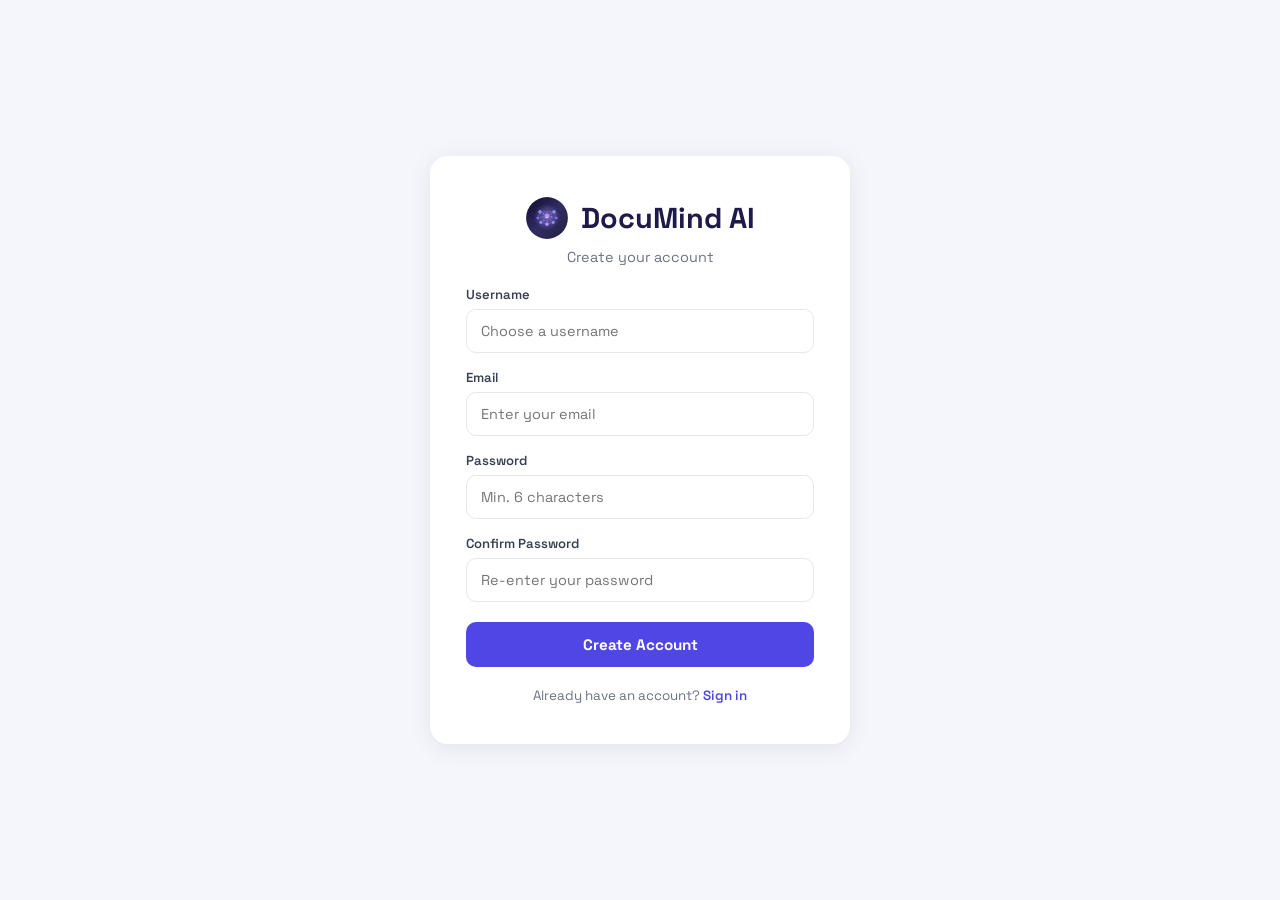
==== static/register.html @ a12bf6c7 "Add frontend UI, user auth, per-user document storage, and RAG improvements - User registration and " ====
<!DOCTYPE html>
<html lang="en">
<head>
  <meta charset="UTF-8"/>
  <meta name="viewport" content="width=device-width, initial-scale=1.0"/>
  <title>Register — DocuMind AI</title>
  <link href="https://fonts.googleapis.com/css2?family=Space+Grotesk:wght@400;500;600;700;800&display=swap" rel="stylesheet"/>
  <link rel="stylesheet" href="/static/style.css"/>
</head>
<body>
  <div class="auth-page">
    <div class="auth-card">
      <div class="auth-logo-row">
        <img src="/static/logo.svg" alt="DocuMind AI" class="auth-logo-img"/>
        <h1 class="auth-logo">DocuMind AI</h1>
      </div>
      <p class="auth-subtitle">Create your account</p>

      <div id="authError" class="auth-error hidden"></div>

      <form id="registerForm" class="auth-form">
        <div class="form-group">
          <label for="username">Username</label>
          <input type="text" id="username" placeholder="Choose a username" autocomplete="username" required/>
        </div>
        <div class="form-group">
          <label for="email">Email</label>
          <input type="email" id="email" placeholder="Enter your email" autocomplete="email" required/>
        </div>
        <div class="form-group">
          <label for="password">Password</label>
          <input type="password" id="password" placeholder="Min. 6 characters" autocomplete="new-password" required/>
        </div>
        <div class="form-group">
          <label for="confirmPassword">Confirm Password</label>
          <input type="password" id="confirmPassword" placeholder="Re-enter your password" autocomplete="new-password" required/>
        </div>
        <button type="submit" class="auth-btn" id="submitBtn">Create Account</button>
      </form>

      <p class="auth-switch">
        Already have an account? <a href="/login">Sign in</a>
      </p>
    </div>
  </div>

  <script>
    if (localStorage.getItem('token')) window.location.href = '/';

    document.getElementById('registerForm').addEventListener('submit', async (e) => {
      e.preventDefault();
      const btn = document.getElementById('submitBtn');
      const errorDiv = document.getElementById('authError');
      const password = document.getElementById('password').value;
      const confirmPassword = document.getElementById('confirmPassword').value;

      if (password !== confirmPassword) {
        errorDiv.textContent = 'Passwords do not match.';
        errorDiv.classList.remove('hidden');
        return;
      }

      btn.disabled = true;
      btn.textContent = 'Creating account...';
      errorDiv.classList.add('hidden');

      try {
        const res = await fetch('/api/v1/auth/register', {
          method: 'POST',
          headers: { 'Content-Type': 'application/json' },
          body: JSON.stringify({
            username: document.getElementById('username').value.trim(),
            email: document.getElementById('email').value.trim(),
            password: password,
          }),
        });
        const data = await res.json();
        if (!res.ok) {
          errorDiv.textContent = data.detail || 'Registration failed.';
          errorDiv.classList.remove('hidden');
        } else {
          localStorage.setItem('token', data.access_token);
          localStorage.setItem('username', data.username);
          window.location.href = '/';
        }
      } catch {
        errorDiv.textContent = 'Could not reach the server.';
        errorDiv.classList.remove('hidden');
      } finally {
        btn.disabled = false;
        btn.textContent = 'Create Account';
      }
    });
  </script>
</body>
</html>
---- static/style.css ----
* {
  margin: 0;
  padding: 0;
  box-sizing: border-box;
}

body {
  font-family: 'Space Grotesk', -apple-system, BlinkMacSystemFont, sans-serif;
  background: #f4f6fb;
  height: 100vh;
  overflow: hidden;
}

/* ── App Layout ── */
.app-layout {
  display: flex;
  height: 100vh;
}

/* ── Sidebar ── */
.sidebar {
  width: 280px;
  background: #f8f9ff;
  border-right: 1px solid #e5e7eb;
  display: flex;
  flex-direction: column;
  padding: 20px 14px;
  flex-shrink: 0;
  overflow: hidden;
}

.sidebar-logo {
  display: flex;
  align-items: center;
  gap: 10px;
  padding-bottom: 20px;
  border-bottom: 1px solid #e5e7eb;
  margin-bottom: 20px;
}

.logo-img {
  width: 36px;
  height: 36px;
}

.logo {
  font-size: 1.2rem;
  font-weight: 800;
  color: #1e1b4b;
  letter-spacing: -0.01em;
}

.sidebar-section {
  margin-bottom: 20px;
}

.sidebar-docs {
  flex: 1;
  overflow-y: auto;
  min-height: 0;
}

.panel-title {
  font-size: 0.68rem;
  font-weight: 700;
  text-transform: uppercase;
  letter-spacing: 0.1em;
  color: #9ca3af;
  margin-bottom: 10px;
}

/* Drop Zone */
.drop-zone {
  border: 2px dashed #d1d5db;
  border-radius: 12px;
  padding: 18px 12px;
  text-align: center;
  cursor: pointer;
  transition: border-color 0.2s, background 0.2s;
  display: flex;
  flex-direction: column;
  align-items: center;
  gap: 6px;
}

.drop-zone.dragover {
  border-color: #4f46e5;
  background: #eef2ff;
}

.drop-icon {
  font-size: 1.8rem;
}

.drop-text {
  font-size: 0.78rem;
  color: #374151;
  font-weight: 500;
}

.drop-or {
  font-size: 0.72rem;
  color: #9ca3af;
}

.upload-btn {
  display: inline-block;
  background: #4f46e5;
  color: #fff;
  padding: 8px 20px;
  border-radius: 8px;
  cursor: pointer;
  font-weight: 700;
  font-size: 0.8rem;
  transition: background 0.2s, transform 0.1s;
  margin-top: 4px;
  box-shadow: 0 2px 8px rgba(79, 70, 229, 0.25);
}

.upload-btn:hover {
  background: #4338ca;
  transform: translateY(-1px);
}

.upload-btn:active {
  transform: translateY(0);
}

/* Upload status */
.upload-status {
  margin-top: 8px;
  font-size: 0.76rem;
  padding: 8px 12px;
  border-radius: 8px;
  text-align: center;
  font-weight: 500;
}

.upload-status.loading {
  background: #f3f4f6;
  color: #6b7280;
}

.upload-status.success {
  background: #d1fae5;
  color: #065f46;
}

.upload-status.error {
  background: #fee2e2;
  color: #991b1b;
}

.hidden {
  display: none !important;
}

/* Document list */
.document-list {
  list-style: none;
  display: flex;
  flex-direction: column;
  gap: 6px;
}

.document-item {
  background: #fff;
  border: 1.5px solid #e5e7eb;
  border-radius: 10px;
  padding: 9px 11px;
  display: flex;
  align-items: center;
  justify-content: space-between;
  gap: 8px;
  cursor: pointer;
  transition: border-color 0.2s, background 0.2s;
}

.document-item:hover {
  background: #eef2ff;
  border-color: #a5b4fc;
}

.document-item.active {
  border-color: #4f46e5;
  background: #eef2ff;
}

.doc-info {
  flex: 1;
  min-width: 0;
}

.doc-name {
  font-size: 0.8rem;
  font-weight: 600;
  color: #111827;
  white-space: nowrap;
  overflow: hidden;
  text-overflow: ellipsis;
}

.doc-chunks {
  font-size: 0.68rem;
  color: #9ca3af;
  margin-top: 2px;
}

.delete-btn {
  background: none;
  border: none;
  color: #d1d5db;
  cursor: pointer;
  font-size: 0.85rem;
  padding: 2px 5px;
  border-radius: 4px;
  transition: color 0.2s;
  flex-shrink: 0;
}

.delete-btn:hover {
  color: #ef4444;
}

.empty-state {
  font-size: 0.78rem;
  color: #9ca3af;
  text-align: center;
  padding: 16px 0;
}

/* ── Profile Section ── */
.profile-section {
  position: relative;
  display: flex;
  align-items: center;
  gap: 10px;
  padding: 12px 10px;
  background: #fff;
  border: 1.5px solid #e5e7eb;
  border-radius: 12px;
  margin-top: auto;
  flex-shrink: 0;
  cursor: pointer;
  transition: border-color 0.2s, background 0.2s;
  user-select: none;
}

.profile-section:hover {
  border-color: #a5b4fc;
  background: #fafafa;
}

.profile-avatar {
  width: 34px;
  height: 34px;
  border-radius: 50%;
  background: linear-gradient(135deg, #4f46e5, #7c3aed);
  display: flex;
  align-items: center;
  justify-content: center;
  font-size: 0.88rem;
  font-weight: 700;
  color: #fff;
  flex-shrink: 0;
}

.profile-info {
  flex: 1;
  min-width: 0;
  display: flex;
  flex-direction: column;
}

.profile-name {
  font-size: 0.82rem;
  font-weight: 700;
  color: #111827;
  white-space: nowrap;
  overflow: hidden;
  text-overflow: ellipsis;
}

.profile-role {
  font-size: 0.68rem;
  color: #9ca3af;
  margin-top: 1px;
}

.profile-chevron {
  color: #9ca3af;
  flex-shrink: 0;
  transition: transform 0.2s;
}

.profile-section.open .profile-chevron {
  transform: rotate(180deg);
}

/* ── Profile Dropdown ── */
.profile-dropdown {
  position: absolute;
  bottom: calc(100% + 8px);
  left: 0;
  right: 0;
  background: #fff;
  border: 1px solid #e5e7eb;
  border-radius: 12px;
  box-shadow: 0 8px 24px rgba(0,0,0,0.1);
  overflow: hidden;
  z-index: 200;
}

.dropdown-header {
  padding: 12px 14px;
  display: flex;
  flex-direction: column;
  gap: 2px;
}

.dropdown-username {
  font-size: 0.84rem;
  font-weight: 700;
  color: #111827;
}

.dropdown-email {
  font-size: 0.72rem;
  color: #9ca3af;
}

.dropdown-divider {
  height: 1px;
  background: #f3f4f6;
  margin: 0;
}

.dropdown-item {
  width: 100%;
  background: none;
  border: none;
  padding: 10px 14px;
  text-align: left;
  font-size: 0.84rem;
  font-weight: 500;
  font-family: 'Space Grotesk', sans-serif;
  color: #374151;
  cursor: pointer;
  display: flex;
  align-items: center;
  gap: 10px;
  transition: background 0.15s;
}

.dropdown-item:hover {
  background: #f9fafb;
  color: #111827;
}

.dropdown-item.danger {
  color: #ef4444;
}

.dropdown-item.danger:hover {
  background: #fff5f5;
  color: #dc2626;
}

/* ── Main Content ── */
.main-content {
  flex: 1;
  display: flex;
  flex-direction: column;
  overflow: hidden;
  background: #f4f6fb;
}

/* ── Topbar ── */
.topbar {
  background: #fff;
  padding: 14px 24px;
  border-bottom: 1px solid #e5e7eb;
  display: flex;
  align-items: center;
  justify-content: space-between;
  flex-shrink: 0;
}

.topbar-left {
  display: flex;
  align-items: center;
  gap: 10px;
}

.topbar-title {
  font-size: 1rem;
  font-weight: 700;
  color: #1e1b4b;
}

.scope-label {
  background: #eef2ff;
  color: #4f46e5;
  padding: 3px 12px;
  border-radius: 20px;
  font-weight: 600;
  font-size: 0.75rem;
}

.topbar-tagline {
  font-size: 0.8rem;
  color: #9ca3af;
}

/* ── Messages ── */
.messages {
  flex: 1;
  overflow-y: auto;
  padding: 24px;
  display: flex;
  flex-direction: column;
  gap: 14px;
}

.message {
  display: flex;
  flex-direction: column;
  max-width: 75%;
}

.message.user {
  align-self: flex-end;
  align-items: flex-end;
}

.message.assistant {
  align-self: flex-start;
  align-items: flex-start;
}

.bubble {
  padding: 12px 16px;
  border-radius: 16px;
  font-size: 0.88rem;
  line-height: 1.6;
  white-space: pre-wrap;
}

.message.user .bubble {
  background: #4f46e5;
  color: #fff;
  border-bottom-right-radius: 4px;
}

.message.assistant .bubble {
  background: #fff;
  color: #111827;
  border: 1px solid #e5e7eb;
  border-bottom-left-radius: 4px;
  box-shadow: 0 1px 3px rgba(0,0,0,0.06);
}

/* ── Bubble wrapper + tooltip ── */
.bubble-wrapper {
  position: relative;
  display: inline-block;
  max-width: 100%;
}

.bubble.has-sources {
  cursor: help;
  border-bottom: 2px dashed #a5b4fc;
}

.source-tooltip {
  display: none;
  position: absolute;
  bottom: calc(100% + 10px);
  left: 0;
  background: #ffffff;
  color: #111827;
  border-radius: 12px;
  padding: 12px 16px;
  min-width: 260px;
  max-width: 340px;
  box-shadow: 0 4px 20px rgba(0,0,0,0.12);
  border: 1px solid #e5e7eb;
  z-index: 100;
  font-size: 0.8rem;
  pointer-events: none;
}

.source-tooltip::after {
  content: '';
  position: absolute;
  top: 100%;
  left: 20px;
  border: 7px solid transparent;
  border-top-color: #e5e7eb;
}

.source-tooltip::before {
  content: '';
  position: absolute;
  top: calc(100% - 1px);
  left: 21px;
  border: 6px solid transparent;
  border-top-color: #ffffff;
  z-index: 1;
}

.bubble-wrapper:hover .source-tooltip {
  display: block;
}

.tooltip-title {
  font-size: 0.68rem;
  font-weight: 700;
  text-transform: uppercase;
  letter-spacing: 0.08em;
  color: #6b7280;
  margin-bottom: 8px;
}

.tooltip-row {
  display: flex;
  justify-content: space-between;
  align-items: center;
  gap: 12px;
  padding: 6px 0;
  border-bottom: 1px solid #f3f4f6;
}

.tooltip-row:last-child {
  border-bottom: none;
}

.tooltip-file {
  color: #111827;
  font-weight: 500;
  white-space: nowrap;
  overflow: hidden;
  text-overflow: ellipsis;
  max-width: 190px;
}

.tooltip-page {
  color: #4f46e5;
  font-weight: 700;
  font-size: 0.72rem;
  flex-shrink: 0;
  background: #eef2ff;
  padding: 2px 8px;
  border-radius: 6px;
}

.thinking {
  color: #9ca3af;
  font-style: italic;
  font-size: 0.85rem;
  padding: 12px 16px;
}

/* ── Chat input ── */
.chat-input-area {
  background: #fff;
  border-top: 1px solid #e5e7eb;
  padding: 14px 24px;
  display: flex;
  gap: 10px;
  flex-shrink: 0;
}

.chat-input-area input {
  flex: 1;
  padding: 12px 16px;
  border: 1.5px solid #e5e7eb;
  border-radius: 10px;
  font-size: 0.9rem;
  font-family: 'Space Grotesk', sans-serif;
  outline: none;
  color: #111827;
  transition: border-color 0.2s;
}

.chat-input-area input:focus {
  border-color: #4f46e5;
}

.chat-input-area button {
  background: #4f46e5;
  color: #fff;
  border: none;
  padding: 12px 24px;
  border-radius: 10px;
  font-size: 0.9rem;
  font-weight: 700;
  font-family: 'Space Grotesk', sans-serif;
  cursor: pointer;
  transition: background 0.2s;
}

.chat-input-area button:hover {
  background: #4338ca;
}

.chat-input-area button:disabled {
  opacity: 0.5;
  cursor: not-allowed;
}

/* ── Auth pages (login / register) ── */
.auth-page {
  width: 100%;
  min-height: 100vh;
  display: flex;
  justify-content: center;
  align-items: center;
  background: #f4f6fb;
  padding: 24px 16px;
}

.auth-card {
  background: #fff;
  border-radius: 18px;
  padding: 40px 36px;
  width: 100%;
  max-width: 420px;
  box-shadow: 0 4px 24px rgba(0,0,0,0.08);
  display: flex;
  flex-direction: column;
  gap: 20px;
}

.auth-logo-row {
  display: flex;
  align-items: center;
  justify-content: center;
  gap: 12px;
}

.auth-logo-img {
  width: 44px;
  height: 44px;
}

.auth-logo {
  font-size: 1.8rem;
  font-weight: 800;
  color: #1e1b4b;
}

.auth-subtitle {
  text-align: center;
  font-size: 0.9rem;
  color: #6b7280;
  margin-top: -12px;
}

.auth-error {
  background: #fee2e2;
  color: #991b1b;
  padding: 10px 14px;
  border-radius: 8px;
  font-size: 0.84rem;
  font-weight: 500;
  text-align: center;
}

.auth-form {
  display: flex;
  flex-direction: column;
  gap: 16px;
}

.form-group {
  display: flex;
  flex-direction: column;
  gap: 6px;
}

.form-group label {
  font-size: 0.82rem;
  font-weight: 600;
  color: #374151;
}

.form-group input {
  padding: 12px 14px;
  border: 1.5px solid #e5e7eb;
  border-radius: 10px;
  font-size: 0.9rem;
  font-family: 'Space Grotesk', sans-serif;
  color: #111827;
  outline: none;
  transition: border-color 0.2s;
}

.form-group input:focus {
  border-color: #4f46e5;
}

.auth-btn {
  background: #4f46e5;
  color: #fff;
  border: none;
  padding: 13px;
  border-radius: 10px;
  font-size: 0.95rem;
  font-weight: 700;
  font-family: 'Space Grotesk', sans-serif;
  cursor: pointer;
  transition: background 0.2s;
  margin-top: 4px;
}

.auth-btn:hover {
  background: #4338ca;
}

.auth-btn:disabled {
  opacity: 0.6;
  cursor: not-allowed;
}

.auth-switch {
  text-align: center;
  font-size: 0.84rem;
  color: #6b7280;
}

.auth-switch a {
  color: #4f46e5;
  font-weight: 600;
  text-decoration: none;
}

.auth-switch a:hover {
  text-decoration: underline;
}
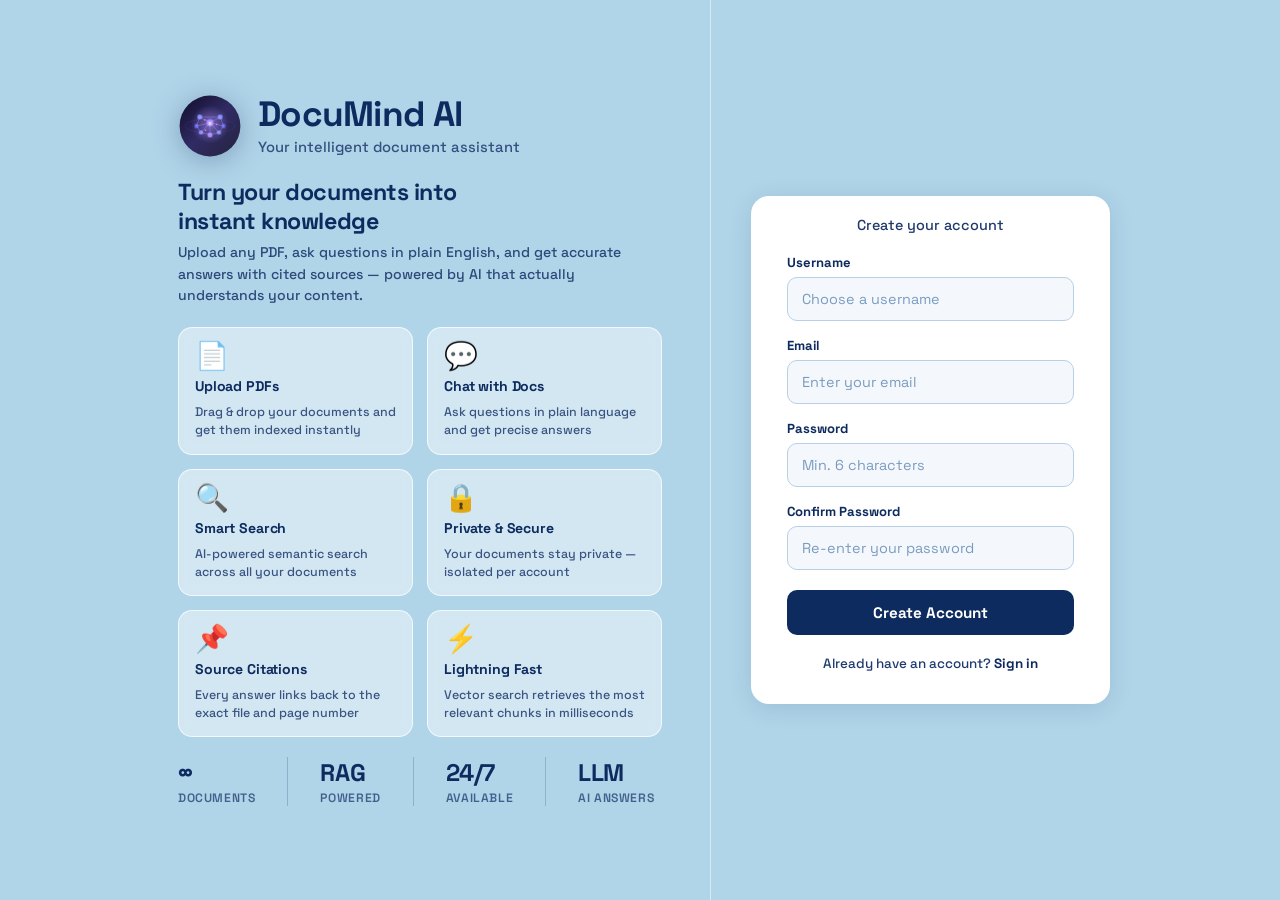
==== commit 02a7084d: "Redesign auth pages with two-column layout and feature showcase - Split login/register into left pan" ====
--- a/static/register.html
+++ b/static/register.html
@@ -9,39 +9,111 @@
 </head>
 <body>
   <div class="auth-page">
-    <div class="auth-card">
-      <div class="auth-logo-row">
-        <img src="/static/logo.svg" alt="DocuMind AI" class="auth-logo-img"/>
-        <h1 class="auth-logo">DocuMind AI</h1>
+
+    <!-- Left panel: brand + headline + feature cards + stats -->
+    <div class="auth-left">
+      <div class="auth-brand">
+        <img src="/static/logo.svg" alt="DocuMind AI" class="auth-brand-img"/>
+        <div class="auth-brand-text">
+          <h1 class="auth-brand-name">DocuMind AI</h1>
+          <p class="auth-brand-tagline">Your intelligent document assistant</p>
+        </div>
       </div>
-      <p class="auth-subtitle">Create your account</p>
 
-      <div id="authError" class="auth-error hidden"></div>
+      <div class="auth-headline">
+        <h2>Turn your documents into<br/>instant knowledge</h2>
+        <p>Upload any PDF, ask questions in plain English, and get accurate answers with cited sources — powered by AI that actually understands your content.</p>
+      </div>
 
-      <form id="registerForm" class="auth-form">
-        <div class="form-group">
-          <label for="username">Username</label>
-          <input type="text" id="username" placeholder="Choose a username" autocomplete="username" required/>
+      <div class="auth-features">
+        <div class="auth-feature-card">
+          <div class="auth-feature-icon">📄</div>
+          <div class="auth-feature-title">Upload PDFs</div>
+          <div class="auth-feature-desc">Drag & drop your documents and get them indexed instantly</div>
         </div>
-        <div class="form-group">
-          <label for="email">Email</label>
-          <input type="email" id="email" placeholder="Enter your email" autocomplete="email" required/>
+        <div class="auth-feature-card">
+          <div class="auth-feature-icon">💬</div>
+          <div class="auth-feature-title">Chat with Docs</div>
+          <div class="auth-feature-desc">Ask questions in plain language and get precise answers</div>
         </div>
-        <div class="form-group">
-          <label for="password">Password</label>
-          <input type="password" id="password" placeholder="Min. 6 characters" autocomplete="new-password" required/>
+        <div class="auth-feature-card">
+          <div class="auth-feature-icon">🔍</div>
+          <div class="auth-feature-title">Smart Search</div>
+          <div class="auth-feature-desc">AI-powered semantic search across all your documents</div>
         </div>
-        <div class="form-group">
-          <label for="confirmPassword">Confirm Password</label>
-          <input type="password" id="confirmPassword" placeholder="Re-enter your password" autocomplete="new-password" required/>
+        <div class="auth-feature-card">
+          <div class="auth-feature-icon">🔒</div>
+          <div class="auth-feature-title">Private & Secure</div>
+          <div class="auth-feature-desc">Your documents stay private — isolated per account</div>
         </div>
-        <button type="submit" class="auth-btn" id="submitBtn">Create Account</button>
-      </form>
+        <div class="auth-feature-card">
+          <div class="auth-feature-icon">📌</div>
+          <div class="auth-feature-title">Source Citations</div>
+          <div class="auth-feature-desc">Every answer links back to the exact file and page number</div>
+        </div>
+        <div class="auth-feature-card">
+          <div class="auth-feature-icon">⚡</div>
+          <div class="auth-feature-title">Lightning Fast</div>
+          <div class="auth-feature-desc">Vector search retrieves the most relevant chunks in milliseconds</div>
+        </div>
+      </div>
 
-      <p class="auth-switch">
-        Already have an account? <a href="/login">Sign in</a>
-      </p>
+      <div class="auth-stats">
+        <div class="auth-stat">
+          <span class="auth-stat-value">∞</span>
+          <span class="auth-stat-label">Documents</span>
+        </div>
+        <div class="auth-stat-divider"></div>
+        <div class="auth-stat">
+          <span class="auth-stat-value">RAG</span>
+          <span class="auth-stat-label">Powered</span>
+        </div>
+        <div class="auth-stat-divider"></div>
+        <div class="auth-stat">
+          <span class="auth-stat-value">24/7</span>
+          <span class="auth-stat-label">Available</span>
+        </div>
+        <div class="auth-stat-divider"></div>
+        <div class="auth-stat">
+          <span class="auth-stat-value">LLM</span>
+          <span class="auth-stat-label">AI Answers</span>
+        </div>
+      </div>
     </div>
+
+    <!-- Right panel: register form -->
+    <div class="auth-right">
+      <div class="auth-card">
+        <p class="auth-subtitle">Create your account</p>
+
+        <div id="authError" class="auth-error hidden"></div>
+
+        <form id="registerForm" class="auth-form">
+          <div class="form-group">
+            <label for="username">Username</label>
+            <input type="text" id="username" placeholder="Choose a username" autocomplete="username" required/>
+          </div>
+          <div class="form-group">
+            <label for="email">Email</label>
+            <input type="email" id="email" placeholder="Enter your email" autocomplete="email" required/>
+          </div>
+          <div class="form-group">
+            <label for="password">Password</label>
+            <input type="password" id="password" placeholder="Min. 6 characters" autocomplete="new-password" required/>
+          </div>
+          <div class="form-group">
+            <label for="confirmPassword">Confirm Password</label>
+            <input type="password" id="confirmPassword" placeholder="Re-enter your password" autocomplete="new-password" required/>
+          </div>
+          <button type="submit" class="auth-btn" id="submitBtn">Create Account</button>
+        </form>
+
+        <p class="auth-switch">
+          Already have an account? <a href="/login">Sign in</a>
+        </p>
+      </div>
+    </div>
+
   </div>
 
   <script>
--- a/static/style.css
+++ b/static/style.css
@@ -614,47 +614,201 @@
   width: 100%;
   min-height: 100vh;
   display: flex;
+  flex-direction: row;
   justify-content: center;
-  align-items: center;
-  background: #f4f6fb;
-  padding: 24px 16px;
+  align-items: stretch;
+  background: #b0d4e8;
+  overflow: auto;
+}
+
+/* Left panel — brand + feature cards */
+.auth-left {
+  width: 580px;
+  flex-shrink: 0;
+  display: flex;
+  flex-direction: column;
+  justify-content: center;
+  padding: 36px 48px;
+  gap: 20px;
+}
+
+/* Brand block — logo left, name right (row) */
+.auth-brand {
+  display: flex;
+  flex-direction: row;
+  align-items: center;
+  gap: 16px;
+}
+
+.auth-brand-img {
+  width: 64px;
+  height: 64px;
+  flex-shrink: 0;
+  filter: drop-shadow(0 4px 14px rgba(13, 43, 94, 0.3));
+}
+
+.auth-brand-text {
+  display: flex;
+  flex-direction: column;
+  gap: 4px;
+}
+
+.auth-brand-name {
+  font-size: 2.2rem;
+  font-weight: 800;
+  color: #0d2b5e;
+  letter-spacing: -0.02em;
+  line-height: 1.1;
+}
+
+.auth-brand-tagline {
+  font-size: 0.92rem;
+  color: #1e3a6e;
+  font-weight: 500;
+  opacity: 0.85;
+}
+
+/* Headline + description below brand */
+.auth-headline {
+  display: flex;
+  flex-direction: column;
+  gap: 6px;
+  max-width: 520px;
+}
+
+.auth-headline h2 {
+  font-size: 1.45rem;
+  font-weight: 800;
+  color: #0d2b5e;
+  letter-spacing: -0.02em;
+  line-height: 1.25;
+}
+
+.auth-headline p {
+  font-size: 0.88rem;
+  color: #1e3a6e;
+  font-weight: 500;
+  line-height: 1.55;
+  opacity: 0.9;
+}
+
+/* Feature cards grid */
+.auth-features {
+  display: grid;
+  grid-template-columns: 1fr 1fr;
+  gap: 14px;
+  max-width: 520px;
+}
+
+.auth-feature-card {
+  background: rgba(255, 255, 255, 0.45);
+  border: 1px solid rgba(255, 255, 255, 0.7);
+  border-radius: 14px;
+  padding: 14px 16px;
+  display: flex;
+  flex-direction: column;
+  gap: 8px;
+  backdrop-filter: blur(4px);
+  transition: background 0.2s, transform 0.2s;
+}
+
+.auth-feature-card:hover {
+  background: rgba(255, 255, 255, 0.65);
+  transform: translateY(-2px);
+}
+
+.auth-feature-icon {
+  font-size: 1.7rem;
+  line-height: 1;
+}
+
+.auth-feature-title {
+  font-size: 0.88rem;
+  font-weight: 700;
+  color: #0d2b5e;
+  letter-spacing: -0.01em;
+}
+
+.auth-feature-desc {
+  font-size: 0.78rem;
+  color: #1e3a6e;
+  font-weight: 500;
+  opacity: 0.85;
+  line-height: 1.45;
+}
+
+/* Stats bar */
+.auth-stats {
+  display: flex;
+  gap: 32px;
+  max-width: 520px;
+}
+
+.auth-stat {
+  display: flex;
+  flex-direction: column;
+  gap: 2px;
+}
+
+.auth-stat-value {
+  font-size: 1.5rem;
+  font-weight: 800;
+  color: #0d2b5e;
+  letter-spacing: -0.02em;
+}
+
+.auth-stat-label {
+  font-size: 0.76rem;
+  font-weight: 600;
+  color: #1e3a6e;
+  opacity: 0.75;
+  text-transform: uppercase;
+  letter-spacing: 0.05em;
+}
+
+.auth-stat-divider {
+  width: 1px;
+  background: rgba(13, 43, 94, 0.2);
+  align-self: stretch;
+}
+
+/* Right panel — auth card */
+.auth-right {
+  width: 440px;
+  flex-shrink: 0;
+  display: flex;
+  align-items: center;
+  justify-content: center;
+  padding: 48px 40px;
+  background: rgba(176, 212, 232, 0.3);
+  border-left: 1px solid rgba(255, 255, 255, 0.5);
 }
 
 .auth-card {
   background: #fff;
   border-radius: 18px;
-  padding: 40px 36px;
+  padding: 32px 36px;
   width: 100%;
-  max-width: 420px;
-  box-shadow: 0 4px 24px rgba(0,0,0,0.08);
+  box-shadow: 0 4px 24px rgba(0, 51, 102, 0.12);
   display: flex;
   flex-direction: column;
   gap: 20px;
 }
 
-.auth-logo-row {
-  display: flex;
-  align-items: center;
-  justify-content: center;
-  gap: 12px;
-}
-
-.auth-logo-img {
-  width: 44px;
-  height: 44px;
-}
-
-.auth-logo {
-  font-size: 1.8rem;
-  font-weight: 800;
-  color: #1e1b4b;
+/* Responsive: stack on small screens */
+@media (max-width: 768px) {
+  .auth-page { flex-direction: column; }
+  .auth-left { width: 100%; padding: 24px 20px; gap: 16px; }
+  .auth-right { width: 100%; padding: 24px 16px; border-left: none; border-top: 1px solid rgba(255,255,255,0.5); }
+  .auth-features { grid-template-columns: 1fr 1fr; }
 }
 
 .auth-subtitle {
   text-align: center;
   font-size: 0.9rem;
-  color: #6b7280;
+  color: #1e3a6e;
   margin-top: -12px;
+  font-weight: 500;
 }
 
 .auth-error {
@@ -681,27 +835,33 @@
 
 .form-group label {
   font-size: 0.82rem;
-  font-weight: 600;
-  color: #374151;
+  font-weight: 700;
+  color: #0d2b5e;
 }
 
 .form-group input {
   padding: 12px 14px;
-  border: 1.5px solid #e5e7eb;
+  border: 1.5px solid #b8cfe8;
   border-radius: 10px;
   font-size: 0.9rem;
   font-family: 'Space Grotesk', sans-serif;
-  color: #111827;
+  color: #0d2b5e;
   outline: none;
   transition: border-color 0.2s;
+  background: #f4f8fd;
+}
+
+.form-group input::placeholder {
+  color: #7a9bbf;
 }
 
 .form-group input:focus {
-  border-color: #4f46e5;
+  border-color: #1e3a6e;
+  background: #fff;
 }
 
 .auth-btn {
-  background: #4f46e5;
+  background: #0d2b5e;
   color: #fff;
   border: none;
   padding: 13px;
@@ -715,7 +875,7 @@
 }
 
 .auth-btn:hover {
-  background: #4338ca;
+  background: #1e3a6e;
 }
 
 .auth-btn:disabled {
@@ -726,12 +886,13 @@
 .auth-switch {
   text-align: center;
   font-size: 0.84rem;
-  color: #6b7280;
+  color: #1e3a6e;
+  font-weight: 500;
 }
 
 .auth-switch a {
-  color: #4f46e5;
-  font-weight: 600;
+  color: #0d2b5e;
+  font-weight: 700;
   text-decoration: none;
 }
 
